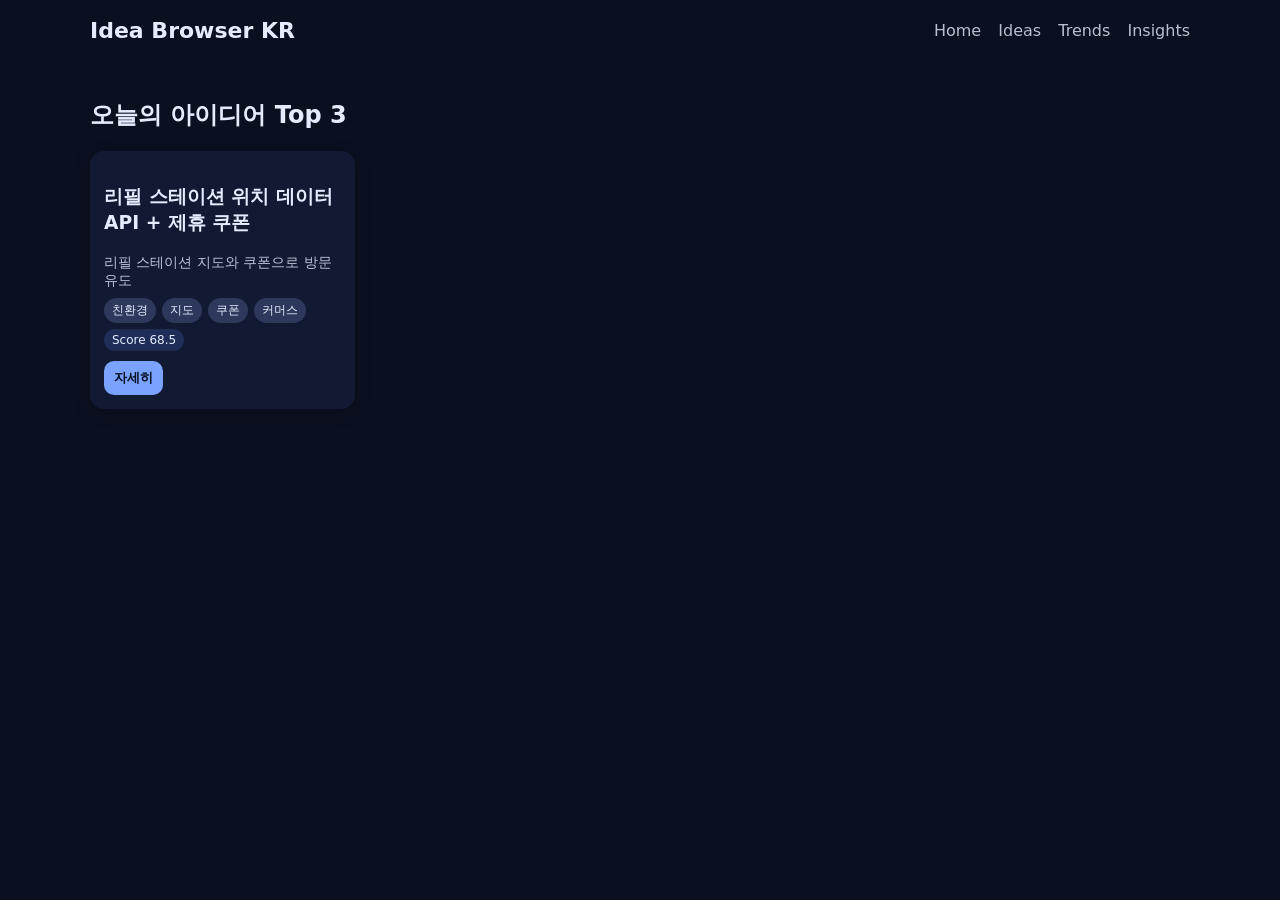
==== index.html @ 28d791f8 "Add files via upload" ====
<!doctype html>
<html lang="ko">
<head>
  <meta charset="utf-8">
  <meta name="viewport" content="width=device-width, initial-scale=1">
  <title>Idea Browser KR (Static)</title>
  <link rel="stylesheet" href="styles.css">
</head>
<body>
<header class="container">
  <h1>Idea Browser KR</h1>
  <nav>
    <a href="#home" class="nav-link">Home</a>
    <a href="#ideas" class="nav-link">Ideas</a>
    <a href="#trends" class="nav-link">Trends</a>
    <a href="#insights" class="nav-link">Insights</a>
  </nav>
</header>
<main class="container">
  <section id="home" class="view">
    <h2>오늘의 아이디어 Top 3</h2>
    <div id="home-cards" class="grid"></div>
  </section>
  <section id="ideas" class="view hidden">
    <h2>Ideas</h2>
    <div class="controls">
      <input id="searchIdeas" placeholder="검색: 제목/요약" />
      <select id="tagFilter"><option value="">태그 전체</option></select>
    </div>
    <div id="ideas-list" class="grid"></div>
  </section>
  <section id="trends" class="view hidden">
    <h2>Trends</h2>
    <div id="trends-list" class="grid"></div>
  </section>
  <section id="insights" class="view hidden">
    <h2>Market Insights</h2>
    <div id="insights-list" class="grid"></div>
  </section>
</main>
<div id="modal" class="modal hidden">
  <div class="modal-content">
    <button id="closeModal">닫기</button>
    <div id="modalBody"></div>
  </div>
</div>
<script src="script.js"></script>
</body>
</html>
---- styles.css ----
:root { --bg:#0b1020; --card:#121a33; --text:#e6ecff; --muted:#9fb0ff33; --accent:#7aa2ff; }
* { box-sizing: border-box; }
body { margin:0; font-family: system-ui, -apple-system, Segoe UI, Roboto, 'Noto Sans KR', Arial; background:var(--bg); color:var(--text); }
.container { width: min(1100px, 92%); margin: 0 auto; padding: 18px 0; }
header { display:flex; justify-content:space-between; align-items:center; }
h1 { font-size: 22px; margin:0; }
nav a { color: var(--text); margin-left: 12px; text-decoration: none; opacity:.8 }
nav a:hover { opacity:1 }
.view.hidden { display:none; }
.grid { display:grid; grid-template-columns: repeat(auto-fill,minmax(260px,1fr)); gap:14px; }
.card { background: var(--card); padding:14px; border-radius:14px; box-shadow: 0 4px 16px rgba(0,0,0,.25); }
.badges { display:flex; flex-wrap: wrap; gap:6px; margin-top:8px; }
.badge { background: var(--muted); padding:4px 8px; border-radius: 999px; font-size: 12px; }
.score { background: #1f2d59; }
.subtitle { opacity:.8; font-size: 14px; margin-top:6px; }
.controls { display:flex; gap:10px; margin-bottom:10px; }
input, select { padding:8px 10px; border-radius:8px; border:1px solid #2b3761; background:#0f1630; color:var(--text); }
button.action { margin-top:10px; background:var(--accent); border:0; color:#061025; padding:8px 10px; border-radius:10px; font-weight:600; cursor:pointer; }
.modal { position:fixed; inset:0; display:flex; align-items:center; justify-content:center; background: rgba(0,0,0,.5); }
.modal.hidden { display:none; }
.modal-content { width:min(760px,94%); background: var(--card); border-radius: 16px; padding: 16px; }
.modal-content h3 { margin-top:0 }
.small { font-size: 12px; opacity:.8 }
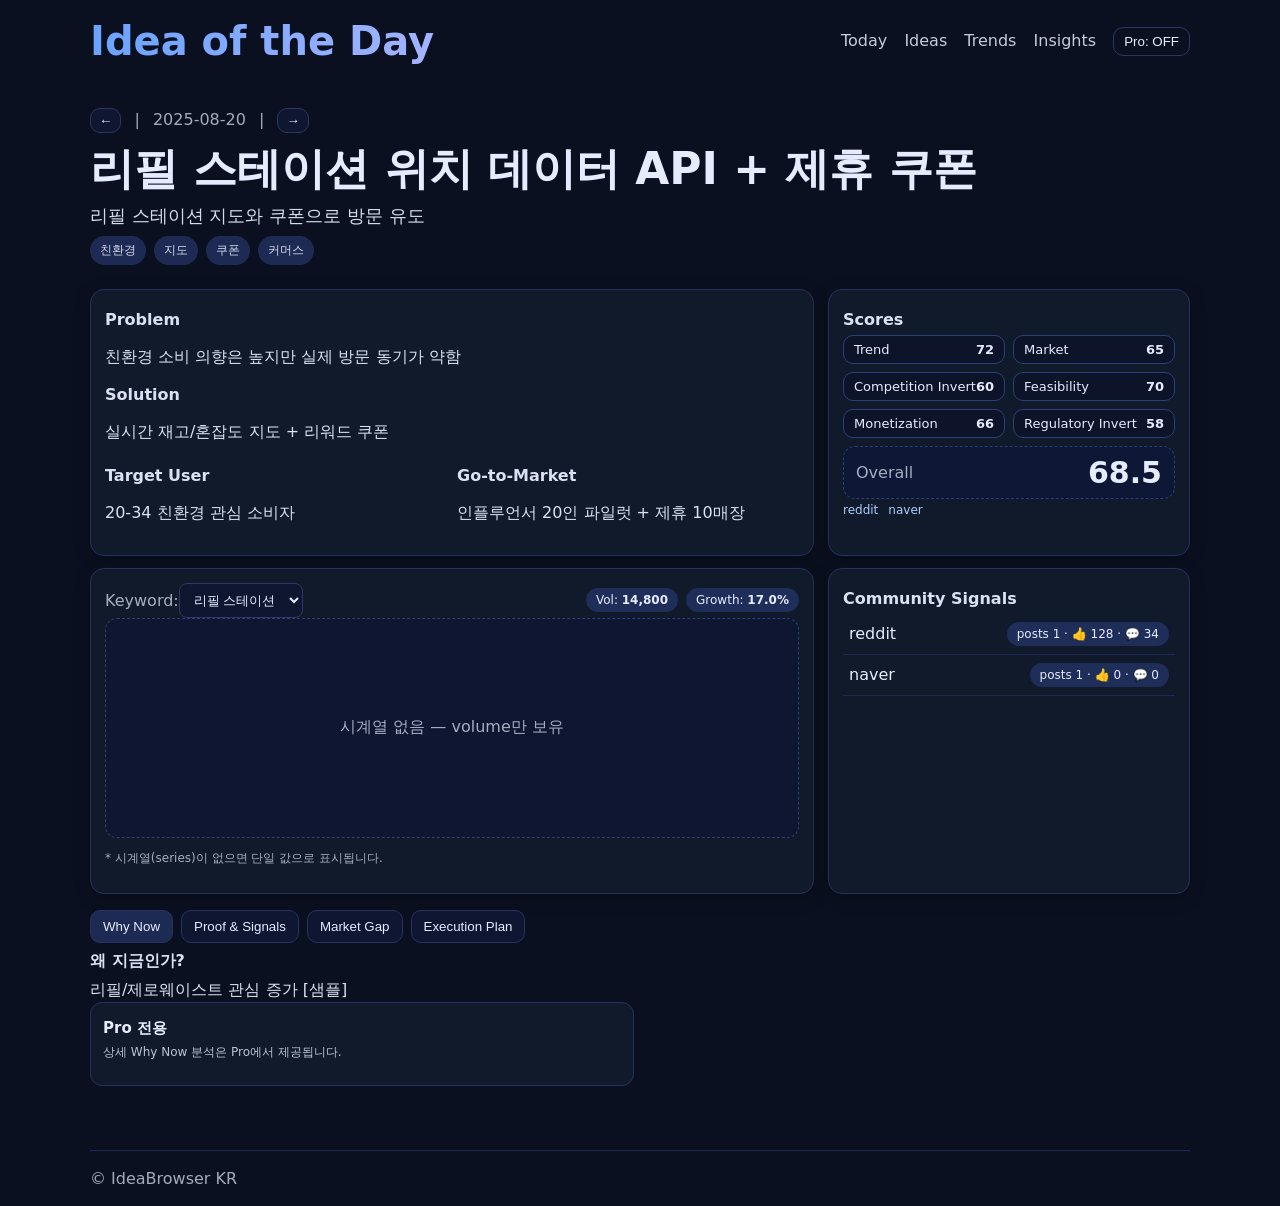
==== commit cc29b627: "Add files via upload" ====
--- a/index.html
+++ b/index.html
@@ -3,24 +3,123 @@
 <head>
   <meta charset="utf-8">
   <meta name="viewport" content="width=device-width, initial-scale=1">
-  <title>Idea Browser KR (Static)</title>
+  <title>IdeaBrowser KR</title>
   <link rel="stylesheet" href="styles.css">
 </head>
 <body>
-<header class="container">
-  <h1>Idea Browser KR</h1>
-  <nav>
-    <a href="#home" class="nav-link">Home</a>
+<header class="container site-header">
+  <h1 class="brand">Idea of the Day</h1>
+  <nav class="topnav">
+    <a href="#home" class="nav-link">Today</a>
     <a href="#ideas" class="nav-link">Ideas</a>
     <a href="#trends" class="nav-link">Trends</a>
     <a href="#insights" class="nav-link">Insights</a>
+    <button id="proToggle" class="btn ghost">Pro: <span id="proState">OFF</span></button>
   </nav>
 </header>
+
 <main class="container">
+  <!-- TODAY DETAIL -->
   <section id="home" class="view">
-    <h2>오늘의 아이디어 Top 3</h2>
-    <div id="home-cards" class="grid"></div>
+    <article id="today-wrap" class="today">
+      <header class="today-head">
+        <div class="head-row">
+          <div class="crumbs">
+            <button id="prevIdea" class="btn icon" title="Previous" disabled>←</button>
+            <span class="muted sep">|</span>
+            <time id="todayDate" class="muted"></time>
+            <span class="muted sep">|</span>
+            <button id="nextIdea" class="btn icon" title="Next" disabled>→</button>
+          </div>
+        </div>
+        <h2 id="todayTitle" class="today-title">—</h2>
+        <p id="todayOneLiner" class="today-oneliner"></p>
+        <div id="todayTags" class="badges"></div>
+      </header>
+
+      <!-- Summary row: description left + scores right -->
+      <section class="summary-grid">
+        <div class="summary-left card">
+          <h3 class="subttl">Problem</h3>
+          <p id="todayProblem" class="para"></p>
+          <h3 class="subttl">Solution</h3>
+          <p id="todaySolution" class="para"></p>
+          <div class="two-cols">
+            <div>
+              <h4 class="subttl">Target User</h4>
+              <p id="todayTarget" class="para"></p>
+            </div>
+            <div>
+              <h4 class="subttl">Go-to-Market</h4>
+              <p id="todayGTM" class="para"></p>
+            </div>
+          </div>
+        </div>
+        <aside class="summary-right card">
+          <h3 class="subttl">Scores</h3>
+          <div id="scoreChips" class="score-grid"></div>
+          <div class="overall">
+            <span class="muted">Overall</span>
+            <span id="scoreTotal" class="big-score">—</span>
+          </div>
+          <div class="source-links" id="sourceLinks"></div>
+        </aside>
+      </section>
+
+      <!-- Trend + panel -->
+      <section class="trend-grid">
+        <div class="card">
+          <header class="row-between">
+            <div class="row">
+              <span class="muted">Keyword:</span>
+              <select id="trendKeywordSel"></select>
+            </div>
+            <div class="row gap">
+              <span class="chip">Vol: <b id="volVal">—</b></span>
+              <span class="chip">Growth: <b id="growthVal">—</b></span>
+            </div>
+          </header>
+          <div id="trendChart" class="chart"></div>
+          <p class="muted tiny">* 시계열(series)이 없으면 단일 값으로 표시됩니다.</p>
+        </div>
+        <aside class="card">
+          <h3 class="subttl">Community Signals</h3>
+          <ul id="communityList" class="list"></ul>
+        </aside>
+      </section>
+
+      <!-- Tabs -->
+      <section class="tabs">
+        <div class="tab-bar">
+          <button class="tab-btn active" data-tab="why">Why Now</button>
+          <button class="tab-btn" data-tab="proof">Proof & Signals</button>
+          <button class="tab-btn" data-tab="gap">Market Gap</button>
+          <button class="tab-btn" data-tab="exec">Execution Plan</button>
+        </div>
+        <div class="tab-panels">
+          <div id="tab-why" class="tab-panel active">
+            <h3 class="subttl">왜 지금인가?</h3>
+            <div id="whyBody" class="para"></div>
+            <div id="whyCards" class="grid-cards"></div>
+          </div>
+          <div id="tab-proof" class="tab-panel">
+            <h3 class="subttl">증거 & 신호</h3>
+            <div id="proofCards" class="grid-cards"></div>
+          </div>
+          <div id="tab-gap" class="tab-panel">
+            <h3 class="subttl">마켓 갭 분석</h3>
+            <div id="gapCards" class="grid-cards"></div>
+          </div>
+          <div id="tab-exec" class="tab-panel">
+            <h3 class="subttl">실행 계획</h3>
+            <div id="execCards" class="grid-cards"></div>
+          </div>
+        </div>
+      </section>
+    </article>
   </section>
+
+  <!-- Keep the old list views for browsing -->
   <section id="ideas" class="view hidden">
     <h2>Ideas</h2>
     <div class="controls">
@@ -29,21 +128,22 @@
     </div>
     <div id="ideas-list" class="grid"></div>
   </section>
+
   <section id="trends" class="view hidden">
     <h2>Trends</h2>
     <div id="trends-list" class="grid"></div>
   </section>
+
   <section id="insights" class="view hidden">
-    <h2>Market Insights</h2>
+    <h2>Insights</h2>
     <div id="insights-list" class="grid"></div>
   </section>
 </main>
-<div id="modal" class="modal hidden">
-  <div class="modal-content">
-    <button id="closeModal">닫기</button>
-    <div id="modalBody"></div>
-  </div>
-</div>
+
+<footer class="container footer">
+  <span class="muted">© IdeaBrowser KR</span>
+</footer>
+
 <script src="script.js"></script>
 </body>
-</html>+</html>
--- a/styles.css
+++ b/styles.css
@@ -1,24 +1,67 @@
 
-:root { --bg:#0b1020; --card:#121a33; --text:#e6ecff; --muted:#9fb0ff33; --accent:#7aa2ff; }
-* { box-sizing: border-box; }
-body { margin:0; font-family: system-ui, -apple-system, Segoe UI, Roboto, 'Noto Sans KR', Arial; background:var(--bg); color:var(--text); }
-.container { width: min(1100px, 92%); margin: 0 auto; padding: 18px 0; }
-header { display:flex; justify-content:space-between; align-items:center; }
-h1 { font-size: 22px; margin:0; }
-nav a { color: var(--text); margin-left: 12px; text-decoration: none; opacity:.8 }
-nav a:hover { opacity:1 }
-.view.hidden { display:none; }
-.grid { display:grid; grid-template-columns: repeat(auto-fill,minmax(260px,1fr)); gap:14px; }
-.card { background: var(--card); padding:14px; border-radius:14px; box-shadow: 0 4px 16px rgba(0,0,0,.25); }
-.badges { display:flex; flex-wrap: wrap; gap:6px; margin-top:8px; }
-.badge { background: var(--muted); padding:4px 8px; border-radius: 999px; font-size: 12px; }
-.score { background: #1f2d59; }
-.subtitle { opacity:.8; font-size: 14px; margin-top:6px; }
-.controls { display:flex; gap:10px; margin-bottom:10px; }
-input, select { padding:8px 10px; border-radius:8px; border:1px solid #2b3761; background:#0f1630; color:var(--text); }
-button.action { margin-top:10px; background:var(--accent); border:0; color:#061025; padding:8px 10px; border-radius:10px; font-weight:600; cursor:pointer; }
-.modal { position:fixed; inset:0; display:flex; align-items:center; justify-content:center; background: rgba(0,0,0,.5); }
-.modal.hidden { display:none; }
-.modal-content { width:min(760px,94%); background: var(--card); border-radius: 16px; padding: 16px; }
-.modal-content h3 { margin-top:0 }
-.small { font-size: 12px; opacity:.8 }
+:root {
+  --bg:#0b1020; --card:#111a2b; --card2:#0d1429; --text:#e6ecff; --muted:#9fb0ff66;
+  --accent:#7aa2ff; --chip:#1f2d59; --ok:#7df7b5; --warn:#ffe08a; --bad:#ffb3b3;
+}
+*{box-sizing:border-box} body{margin:0;font-family:ui-sans-serif,system-ui,Segoe UI,'Noto Sans KR',Arial;background:var(--bg);color:var(--text)}
+.container{width:min(1100px,92%);margin:0 auto;padding:18px 0}
+.site-header{display:flex;align-items:center;justify-content:space-between}
+.brand{font-size:40px;background:linear-gradient(90deg,#6aa3ff,#a3b3ff);-webkit-background-clip:text;background-clip:text;color:transparent;margin:0}
+.topnav a{color:var(--text);text-decoration:none;opacity:.85;margin-right:12px}
+.topnav a:hover{opacity:1}
+.btn{border:1px solid #2b3761;background:#0f1630;color:var(--text);padding:6px 10px;border-radius:10px;cursor:pointer}
+.btn.icon{padding:4px 8px} .btn.ghost{background:transparent}
+
+.view.hidden{display:none}
+
+.today-head{padding:8px 0 12px}
+.today-title{font-size:44px;line-height:1.2;margin:10px 0 8px}
+.today-oneliner{font-size:18px;opacity:.92;margin:0 0 8px}
+.badges{display:flex;flex-wrap:wrap;gap:8px;margin:6px 0 0}
+.badge{background:var(--chip);padding:6px 10px;border-radius:999px;font-size:12px;opacity:.92}
+.muted{opacity:.7} .tiny{font-size:12px}
+.row{display:flex;align-items:center} .row-between{display:flex;align-items:center;justify-content:space-between} .gap>*{margin-left:8px}
+.sep{margin:0 8px}
+
+.card{background:var(--card);border:1px solid #243262;border-radius:14px;padding:14px;box-shadow:0 4px 16px rgba(0,0,0,.25)}
+.subttl{margin:6px 0 6px;font-size:16px;opacity:.95}
+.para{white-space:pre-wrap;line-height:1.5;opacity:.95}
+
+.summary-grid{display:grid;grid-template-columns: 2fr 1fr;gap:14px;margin:12px 0}
+.two-cols{display:grid;grid-template-columns:1fr 1fr;gap:10px}
+
+.score-grid{display:grid;grid-template-columns:repeat(2,minmax(0,1fr));gap:8px;margin:6px 0 8px}
+.score-chip{display:flex;align-items:center;justify-content:space-between;background:var(--card2);border:1px solid #29407a;border-radius:10px;padding:6px 10px;font-size:13px}
+.big-score{font-size:30px;font-weight:700;margin-left:8px}
+.overall{display:flex;align-items:center;justify-content:space-between;background:#0e1836;border:1px dashed #2d3d72;border-radius:12px;padding:8px 12px;margin-top:8px}
+.source-links a{color:#aaceff;text-decoration:none;margin-right:10px;font-size:12px}
+
+.trend-grid{display:grid;grid-template-columns:2fr 1fr;gap:14px;margin:8px 0 16px}
+.chart{height:220px;border:1px dashed #2e3f76;border-radius:12px;padding:6px;display:flex;align-items:center;justify-content:center;background:#0e1631}
+
+.list{list-style:none;margin:0;padding:0} .list li{padding:8px 6px;border-bottom:1px solid #1e2a55;display:flex;align-items:center;justify-content:space-between}
+.chip{background:var(--chip);border-radius:999px;padding:5px 10px;font-size:12px}
+
+.tabs{margin:12px 0 28px}
+.tab-bar{display:flex;gap:8px;margin-bottom:8px}
+.tab-btn{background:#0e1631;border:1px solid #27335e;color:var(--text);padding:8px 12px;border-radius:10px;cursor:pointer}
+.tab-btn.active{background:#1d2a54}
+.tab-panel{display:none}
+.tab-panel.active{display:block}
+.grid-cards{display:grid;grid-template-columns:repeat(2,minmax(0,1fr));gap:12px}
+.info-card{background:var(--card);border:1px solid #223163;border-radius:12px;padding:12px}
+.info-card h4{margin:4px 0 6px;font-size:15px}
+.info-meta{opacity:.8;font-size:12px;margin-top:4px}
+
+.footer{border-top:1px solid #1c2856;margin-top:18px;padding:18px 0}
+
+.grid{display:grid;grid-template-columns:repeat(auto-fill,minmax(260px,1fr));gap:14px}
+.controls{display:flex;gap:10px;margin-bottom:10px}
+input,select{padding:8px 10px;border-radius:8px;border:1px solid #2b3761;background:#0f1630;color:var(--text)}
+
+@media (max-width: 920px){
+  .summary-grid, .trend-grid{grid-template-columns:1fr}
+  .two-cols{grid-template-columns:1fr}
+  .grid-cards{grid-template-columns:1fr}
+  .today-title{font-size:34px}
+}
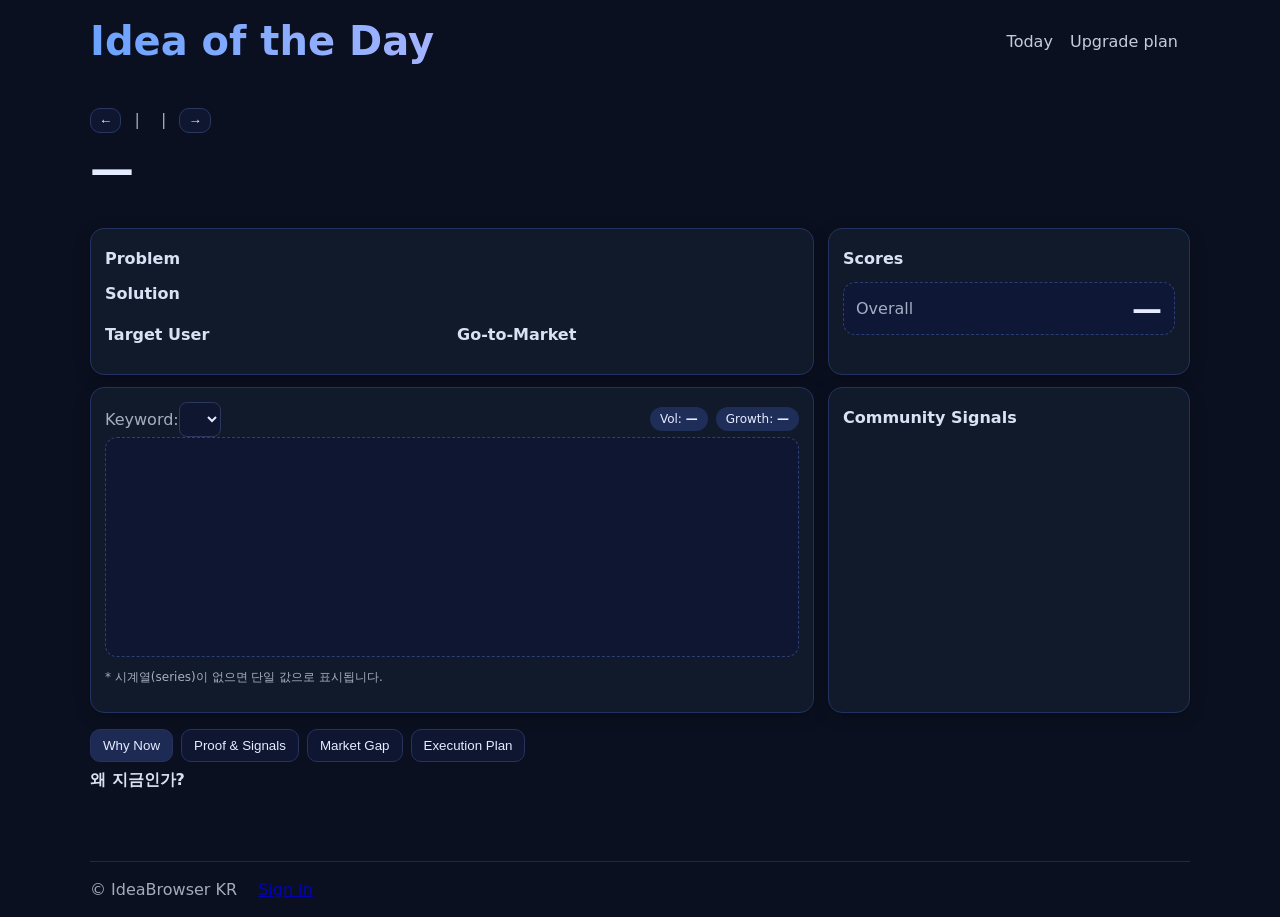
==== commit 3795867e: "Update index.html" ====
--- a/index.html
+++ b/index.html
@@ -4,17 +4,17 @@
   <meta charset="utf-8">
   <meta name="viewport" content="width=device-width, initial-scale=1">
   <title>IdeaBrowser KR</title>
-  <link rel="stylesheet" href="styles.css">
+  <link rel="stylesheet" href="styles.css?v=free1">
+  <meta http-equiv="Cache-Control" content="no-cache, no-store, must-revalidate">
+  <meta http-equiv="Pragma" content="no-cache">
+  <meta http-equiv="Expires" content="0">
 </head>
 <body>
 <header class="container site-header">
   <h1 class="brand">Idea of the Day</h1>
   <nav class="topnav">
     <a href="#home" class="nav-link">Today</a>
-    <a href="#ideas" class="nav-link">Ideas</a>
-    <a href="#trends" class="nav-link">Trends</a>
-    <a href="#insights" class="nav-link">Insights</a>
-    <button id="proToggle" class="btn ghost">Pro: <span id="proState">OFF</span></button>
+    <a href="#upgrade" class="nav-link">Upgrade plan</a>
   </nav>
 </header>
 
@@ -37,7 +37,7 @@
         <div id="todayTags" class="badges"></div>
       </header>
 
-      <!-- Summary row: description left + scores right -->
+      <!-- Summary row -->
       <section class="summary-grid">
         <div class="summary-left card">
           <h3 class="subttl">Problem</h3>
@@ -66,7 +66,7 @@
         </aside>
       </section>
 
-      <!-- Trend + panel -->
+      <!-- Trend + Community -->
       <section class="trend-grid">
         <div class="card">
           <header class="row-between">
@@ -119,31 +119,39 @@
     </article>
   </section>
 
-  <!-- Keep the old list views for browsing -->
-  <section id="ideas" class="view hidden">
-    <h2>Ideas</h2>
-    <div class="controls">
-      <input id="searchIdeas" placeholder="검색: 제목/요약" />
-      <select id="tagFilter"><option value="">태그 전체</option></select>
+  <!-- Upgrade (Pro preview only) -->
+  <section id="upgrade" class="view hidden">
+    <h2>Upgrade plan</h2>
+    <p class="muted">모든 핵심 정보는 무료로 제공합니다. 아래 기능은 업그레이드 시 추가됩니다.</p>
+    <div class="grid">
+      <div class="card">
+        <h3>🔎 Research Your Ideas <span class="badge">Pro</span></h3>
+        <p class="para">24시간 내 40단계 리서치 리포트 자동생성. 출처·지표·리스크 정리.</p>
+      </div>
+      <div class="card">
+        <h3>🔧 Idea Builder <span class="badge">Pro</span></h3>
+        <p class="para">리서치를 실행 가능한 빌드 플랜으로 변환. KPI·예산·타임라인 포함.</p>
+      </div>
+      <div class="card">
+        <h3>💬 Chat & Strategize <span class="badge">Pro</span></h3>
+        <p class="para">아이디어별 맞춤 코파일럿으로 심층 전략 질의응답.</p>
+      </div>
     </div>
-    <div id="ideas-list" class="grid"></div>
-  </section>
-
-  <section id="trends" class="view hidden">
-    <h2>Trends</h2>
-    <div id="trends-list" class="grid"></div>
-  </section>
-
-  <section id="insights" class="view hidden">
-    <h2>Insights</h2>
-    <div id="insights-list" class="grid"></div>
+    <div class="card" style="margin-top:12px">
+      <h3>계정이 없나요?</h3>
+      <p class="para">Google 또는 이메일로 가입 가능합니다. 이메일 가입 시 본인인증(이메일 검증)이 필요합니다.</p>
+      <a href="auth.html" class="btn">Sign in / Sign up</a>
+    </div>
   </section>
 </main>
 
 <footer class="container footer">
   <span class="muted">© IdeaBrowser KR</span>
+  <span class="sep"></span>
+  <a class="muted" href="auth.html">Sign in</a>
 </footer>
 
-<script src="script.js"></script>
+<script src="script.js?v=free1"></script>
 </body>
 </html>
+
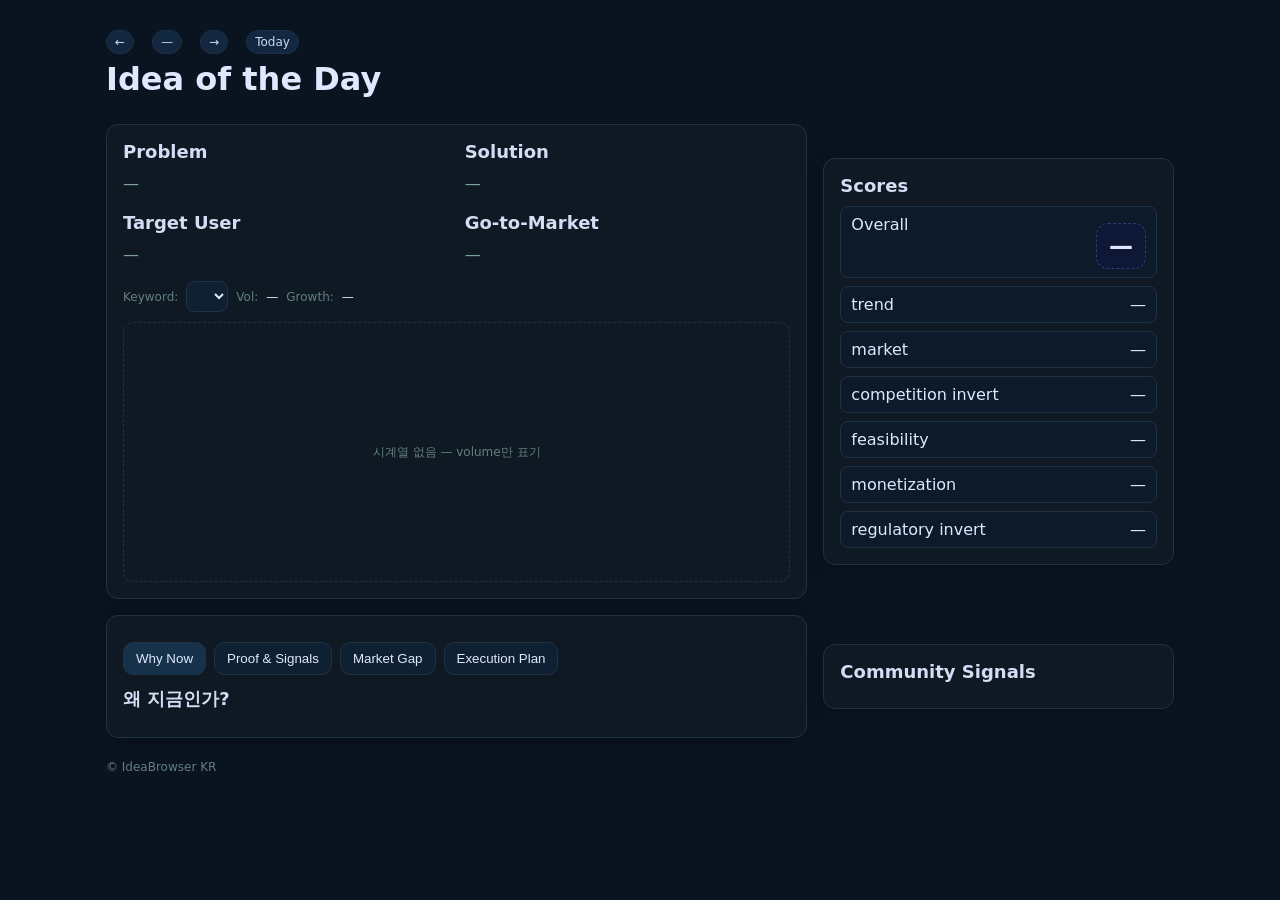
==== commit 8bc5d19c: "Update index.html" ====
--- a/index.html
+++ b/index.html
@@ -1,157 +1,146 @@
 <!doctype html>
 <html lang="ko">
 <head>
-  <meta charset="utf-8">
-  <meta name="viewport" content="width=device-width, initial-scale=1">
-  <title>IdeaBrowser KR</title>
-  <link rel="stylesheet" href="styles.css?v=free1">
-  <meta http-equiv="Cache-Control" content="no-cache, no-store, must-revalidate">
-  <meta http-equiv="Pragma" content="no-cache">
-  <meta http-equiv="Expires" content="0">
+  <meta charset="utf-8" />
+  <meta name="viewport" content="width=device-width,initial-scale=1" />
+  <title>Idea of the Day — IdeaBrowser KR</title>
+  <link rel="stylesheet" href="styles.css" />
+  <style>
+    /* 최소 보조 스타일 (styles.css가 있으면 그대로 사용) */
+    :root { --muted:#8aa; --card:#0e1924; --ink:#dfe8ff; --border:#1f3244; }
+    body{background:#0a1420;color:var(--ink);font-family:Inter,system-ui,AppleSDGothicNeo,"Noto Sans KR",sans-serif}
+    .wrap{max-width:1100px;margin:30px auto;padding:0 16px}
+    .row{display:grid;gap:16px}
+    .row-2{grid-template-columns:2fr 1fr}
+    .card{background:var(--card);border:1px solid var(--border);border-radius:12px;padding:16px}
+    .ttl{font-size:32px;font-weight:800;margin:6px 0 12px}
+    .subttl{font-size:18px;margin:0 0 10px}
+    .muted{color:var(--muted)}
+    .kvs{display:flex;gap:18px;align-items:center}
+    .badge{background:#132a43;border:1px solid var(--border);padding:4px 8px;border-radius:999px;font-size:12px}
+    .scores{display:grid;grid-template-columns:1fr;gap:8px}
+    .score-row{display:flex;justify-content:space-between;background:#0c1a29;border:1px solid var(--border);border-radius:8px;padding:8px 10px}
+    .overall{font-size:24px;font-weight:800;text-align:right}
+    .chartbox{position:relative;height:260px;border:1px dashed var(--border);border-radius:10px;display:flex;align-items:center;justify-content:center}
+    svg{width:100%;height:100%}
+    .kbar{display:flex;gap:8px;align-items:center;margin:6px 0 10px}
+    select{background:#0f2032;color:var(--ink);border:1px solid var(--border);border-radius:8px;padding:6px 10px}
+    .tabs{display:flex;gap:8px;margin:10px 0 0}
+    .tab-btn{background:#0f2032;border:1px solid var(--border);color:var(--ink);padding:8px 12px;border-radius:10px;cursor:pointer}
+    .tab-btn.active{background:#16324a}
+    .tab-panels{margin-top:12px}
+    .tab-panel{display:none}
+    .tab-panel.active{display:block}
+    .grid-cards{display:grid;grid-template-columns:repeat(2,minmax(0,1fr));gap:12px}
+    .mini{font-size:12px}
+    a.link{color:#9dd7ff;text-decoration:none}
+    .list{display:grid;gap:8px}
+  </style>
 </head>
 <body>
-<header class="container site-header">
-  <h1 class="brand">Idea of the Day</h1>
-  <nav class="topnav">
-    <a href="#home" class="nav-link">Today</a>
-    <a href="#upgrade" class="nav-link">Upgrade plan</a>
-  </nav>
-</header>
+  <div class="wrap">
+    <div class="kvs">
+      <div id="nav-prev" class="badge">←</div>
+      <div id="nav-date" class="badge">—</div>
+      <div id="nav-next" class="badge">→</div>
+      <div class="badge">Today</div>
+    </div>
 
-<main class="container">
-  <!-- TODAY DETAIL -->
-  <section id="home" class="view">
-    <article id="today-wrap" class="today">
-      <header class="today-head">
-        <div class="head-row">
-          <div class="crumbs">
-            <button id="prevIdea" class="btn icon" title="Previous" disabled>←</button>
-            <span class="muted sep">|</span>
-            <time id="todayDate" class="muted"></time>
-            <span class="muted sep">|</span>
-            <button id="nextIdea" class="btn icon" title="Next" disabled>→</button>
+    <h1 class="ttl" id="idea-title">Idea of the Day</h1>
+    <div id="idea-tags" class="kvs" style="flex-wrap:wrap;"></div>
+
+    <div class="row row-2" style="margin-top:14px;">
+      <div class="card">
+        <div class="row" style="grid-template-columns:1fr 1fr">
+          <div>
+            <h3 class="subttl">Problem</h3>
+            <div id="field-problem" class="para muted">—</div>
+          </div>
+          <div>
+            <h3 class="subttl">Solution</h3>
+            <div id="field-solution" class="para muted">—</div>
+          </div>
+          <div>
+            <h3 class="subttl">Target User</h3>
+            <div id="field-target" class="para muted">—</div>
+          </div>
+          <div>
+            <h3 class="subttl">Go-to-Market</h3>
+            <div id="field-gtm" class="para muted">—</div>
           </div>
         </div>
-        <h2 id="todayTitle" class="today-title">—</h2>
-        <p id="todayOneLiner" class="today-oneliner"></p>
-        <div id="todayTags" class="badges"></div>
-      </header>
 
-      <!-- Summary row -->
-      <section class="summary-grid">
-        <div class="summary-left card">
-          <h3 class="subttl">Problem</h3>
-          <p id="todayProblem" class="para"></p>
-          <h3 class="subttl">Solution</h3>
-          <p id="todaySolution" class="para"></p>
-          <div class="two-cols">
-            <div>
-              <h4 class="subttl">Target User</h4>
-              <p id="todayTarget" class="para"></p>
-            </div>
-            <div>
-              <h4 class="subttl">Go-to-Market</h4>
-              <p id="todayGTM" class="para"></p>
-            </div>
+        <div style="margin-top:14px;">
+          <div class="kbar">
+            <label for="kwSelect" class="mini muted">Keyword:</label>
+            <select id="kwSelect"></select>
+            <span class="mini muted">Vol:</span><span id="kwVol" class="mini">—</span>
+            <span class="mini muted">Growth:</span><span id="kwGrowth" class="mini">—</span>
+          </div>
+          <div class="chartbox">
+            <svg id="trendSvg" viewBox="0 0 600 260" preserveAspectRatio="none"></svg>
+            <div id="chartEmpty" class="muted mini" style="position:absolute">시계열 없음 — volume만 표기</div>
           </div>
         </div>
-        <aside class="summary-right card">
-          <h3 class="subttl">Scores</h3>
-          <div id="scoreChips" class="score-grid"></div>
-          <div class="overall">
-            <span class="muted">Overall</span>
-            <span id="scoreTotal" class="big-score">—</span>
-          </div>
-          <div class="source-links" id="sourceLinks"></div>
-        </aside>
-      </section>
+      </div>
 
-      <!-- Trend + Community -->
-      <section class="trend-grid">
-        <div class="card">
-          <header class="row-between">
-            <div class="row">
-              <span class="muted">Keyword:</span>
-              <select id="trendKeywordSel"></select>
-            </div>
-            <div class="row gap">
-              <span class="chip">Vol: <b id="volVal">—</b></span>
-              <span class="chip">Growth: <b id="growthVal">—</b></span>
-            </div>
-          </header>
-          <div id="trendChart" class="chart"></div>
-          <p class="muted tiny">* 시계열(series)이 없으면 단일 값으로 표시됩니다.</p>
+      <div class="card">
+        <h3 class="subttl">Scores</h3>
+        <div class="scores">
+          <div class="score-row"><span>Overall</span><span id="scoreOverall" class="overall">—</span></div>
+          <div class="score-row"><span>trend</span><span id="sTrend">—</span></div>
+          <div class="score-row"><span>market</span><span id="sMarket">—</span></div>
+          <div class="score-row"><span>competition invert</span><span id="sComp">—</span></div>
+          <div class="score-row"><span>feasibility</span><span id="sFeas">—</span></div>
+          <div class="score-row"><span>monetization</span><span id="sMon">—</span></div>
+          <div class="score-row"><span>regulatory invert</span><span id="sReg">—</span></div>
         </div>
-        <aside class="card">
-          <h3 class="subttl">Community Signals</h3>
-          <ul id="communityList" class="list"></ul>
-        </aside>
-      </section>
+      </div>
+    </div>
 
-      <!-- Tabs -->
-      <section class="tabs">
-        <div class="tab-bar">
+    <div class="row row-2" style="margin-top:16px;">
+      <div class="card">
+        <div class="tabs">
           <button class="tab-btn active" data-tab="why">Why Now</button>
           <button class="tab-btn" data-tab="proof">Proof & Signals</button>
           <button class="tab-btn" data-tab="gap">Market Gap</button>
           <button class="tab-btn" data-tab="exec">Execution Plan</button>
         </div>
+
         <div class="tab-panels">
           <div id="tab-why" class="tab-panel active">
             <h3 class="subttl">왜 지금인가?</h3>
             <div id="whyBody" class="para"></div>
             <div id="whyCards" class="grid-cards"></div>
           </div>
+
           <div id="tab-proof" class="tab-panel">
             <h3 class="subttl">증거 & 신호</h3>
             <div id="proofCards" class="grid-cards"></div>
           </div>
+
           <div id="tab-gap" class="tab-panel">
             <h3 class="subttl">마켓 갭 분석</h3>
             <div id="gapCards" class="grid-cards"></div>
           </div>
+
           <div id="tab-exec" class="tab-panel">
             <h3 class="subttl">실행 계획</h3>
             <div id="execCards" class="grid-cards"></div>
           </div>
         </div>
-      </section>
-    </article>
-  </section>
+      </div>
 
-  <!-- Upgrade (Pro preview only) -->
-  <section id="upgrade" class="view hidden">
-    <h2>Upgrade plan</h2>
-    <p class="muted">모든 핵심 정보는 무료로 제공합니다. 아래 기능은 업그레이드 시 추가됩니다.</p>
-    <div class="grid">
       <div class="card">
-        <h3>🔎 Research Your Ideas <span class="badge">Pro</span></h3>
-        <p class="para">24시간 내 40단계 리서치 리포트 자동생성. 출처·지표·리스크 정리.</p>
-      </div>
-      <div class="card">
-        <h3>🔧 Idea Builder <span class="badge">Pro</span></h3>
-        <p class="para">리서치를 실행 가능한 빌드 플랜으로 변환. KPI·예산·타임라인 포함.</p>
-      </div>
-      <div class="card">
-        <h3>💬 Chat & Strategize <span class="badge">Pro</span></h3>
-        <p class="para">아이디어별 맞춤 코파일럿으로 심층 전략 질의응답.</p>
+        <h3 class="subttl">Community Signals</h3>
+        <div id="communityPanel" class="list"></div>
       </div>
     </div>
-    <div class="card" style="margin-top:12px">
-      <h3>계정이 없나요?</h3>
-      <p class="para">Google 또는 이메일로 가입 가능합니다. 이메일 가입 시 본인인증(이메일 검증)이 필요합니다.</p>
-      <a href="auth.html" class="btn">Sign in / Sign up</a>
-    </div>
-  </section>
-</main>
 
-<footer class="container footer">
-  <span class="muted">© IdeaBrowser KR</span>
-  <span class="sep"></span>
-  <a class="muted" href="auth.html">Sign in</a>
-</footer>
+    <div style="margin:22px 0" class="muted mini">© IdeaBrowser KR</div>
+  </div>
 
-<script src="script.js?v=free1"></script>
+  <script src="script.js"></script>
 </body>
 </html>
 
--- a/styles.css
+++ b/styles.css
@@ -1,9 +1,9 @@
-
 :root {
   --bg:#0b1020; --card:#111a2b; --card2:#0d1429; --text:#e6ecff; --muted:#9fb0ff66;
   --accent:#7aa2ff; --chip:#1f2d59; --ok:#7df7b5; --warn:#ffe08a; --bad:#ffb3b3;
 }
-*{box-sizing:border-box} body{margin:0;font-family:ui-sans-serif,system-ui,Segoe UI,'Noto Sans KR',Arial;background:var(--bg);color:var(--text)}
+*{box-sizing:border-box}
+body{margin:0;font-family:ui-sans-serif,system-ui,Segoe UI,'Noto Sans KR',Arial;background:var(--bg);color:var(--text)}
 .container{width:min(1100px,92%);margin:0 auto;padding:18px 0}
 .site-header{display:flex;align-items:center;justify-content:space-between}
 .brand{font-size:40px;background:linear-gradient(90deg,#6aa3ff,#a3b3ff);-webkit-background-clip:text;background-clip:text;color:transparent;margin:0}
@@ -54,9 +54,7 @@
 .info-meta{opacity:.8;font-size:12px;margin-top:4px}
 
 .footer{border-top:1px solid #1c2856;margin-top:18px;padding:18px 0}
-
 .grid{display:grid;grid-template-columns:repeat(auto-fill,minmax(260px,1fr));gap:14px}
-.controls{display:flex;gap:10px;margin-bottom:10px}
 input,select{padding:8px 10px;border-radius:8px;border:1px solid #2b3761;background:#0f1630;color:var(--text)}
 
 @media (max-width: 920px){
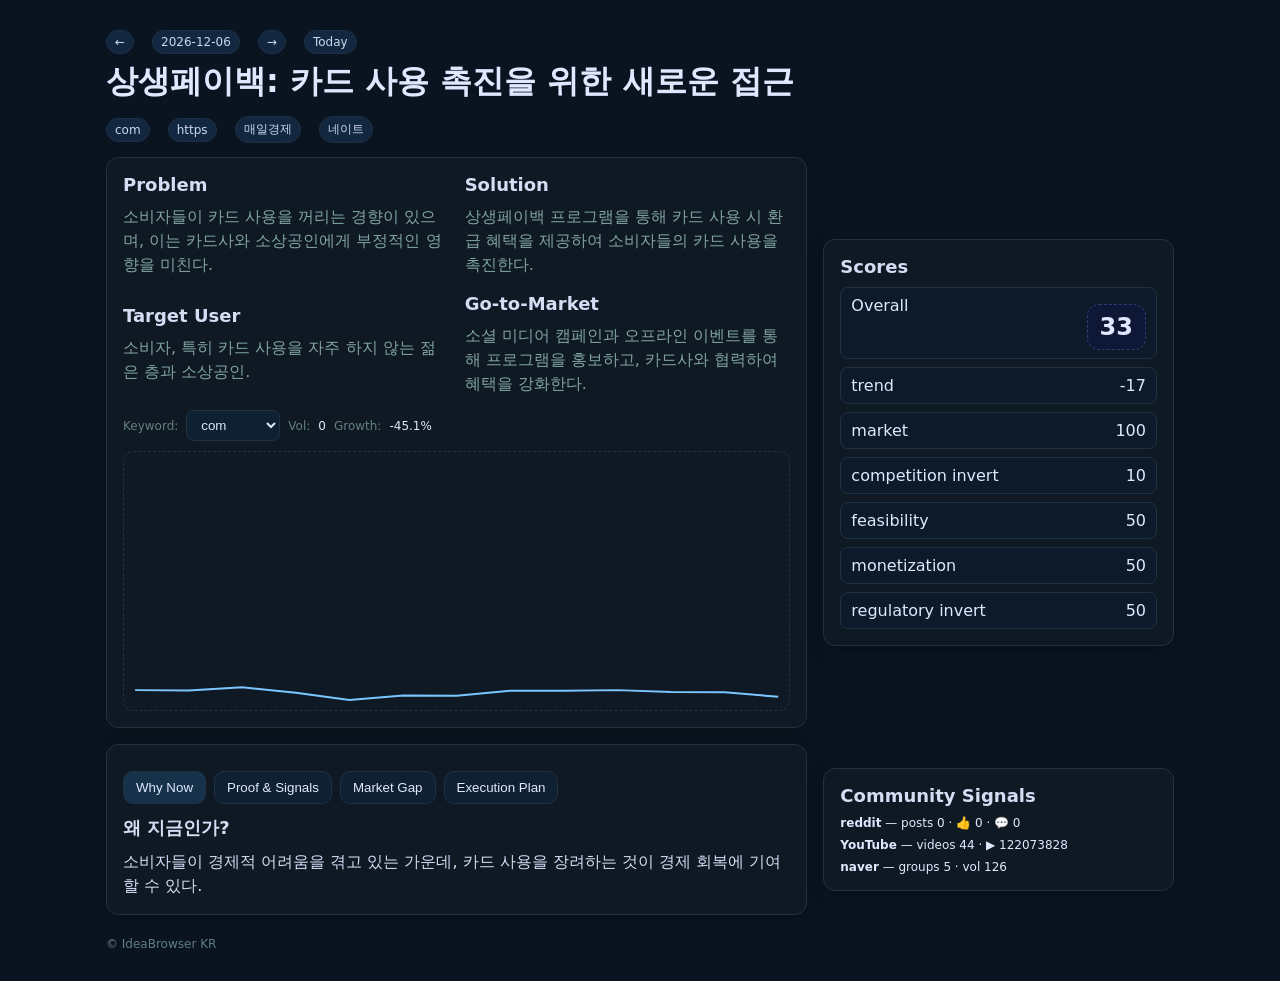
==== commit 6324254f: "Update index.html" ====
--- a/index.html
+++ b/index.html
@@ -6,7 +6,6 @@
   <title>Idea of the Day — IdeaBrowser KR</title>
   <link rel="stylesheet" href="styles.css" />
   <style>
-    /* 최소 보조 스타일 (styles.css가 있으면 그대로 사용) */
     :root { --muted:#8aa; --card:#0e1924; --ink:#dfe8ff; --border:#1f3244; }
     body{background:#0a1420;color:var(--ink);font-family:Inter,system-ui,AppleSDGothicNeo,"Noto Sans KR",sans-serif}
     .wrap{max-width:1100px;margin:30px auto;padding:0 16px}
@@ -143,4 +142,3 @@
   <script src="script.js"></script>
 </body>
 </html>
-
